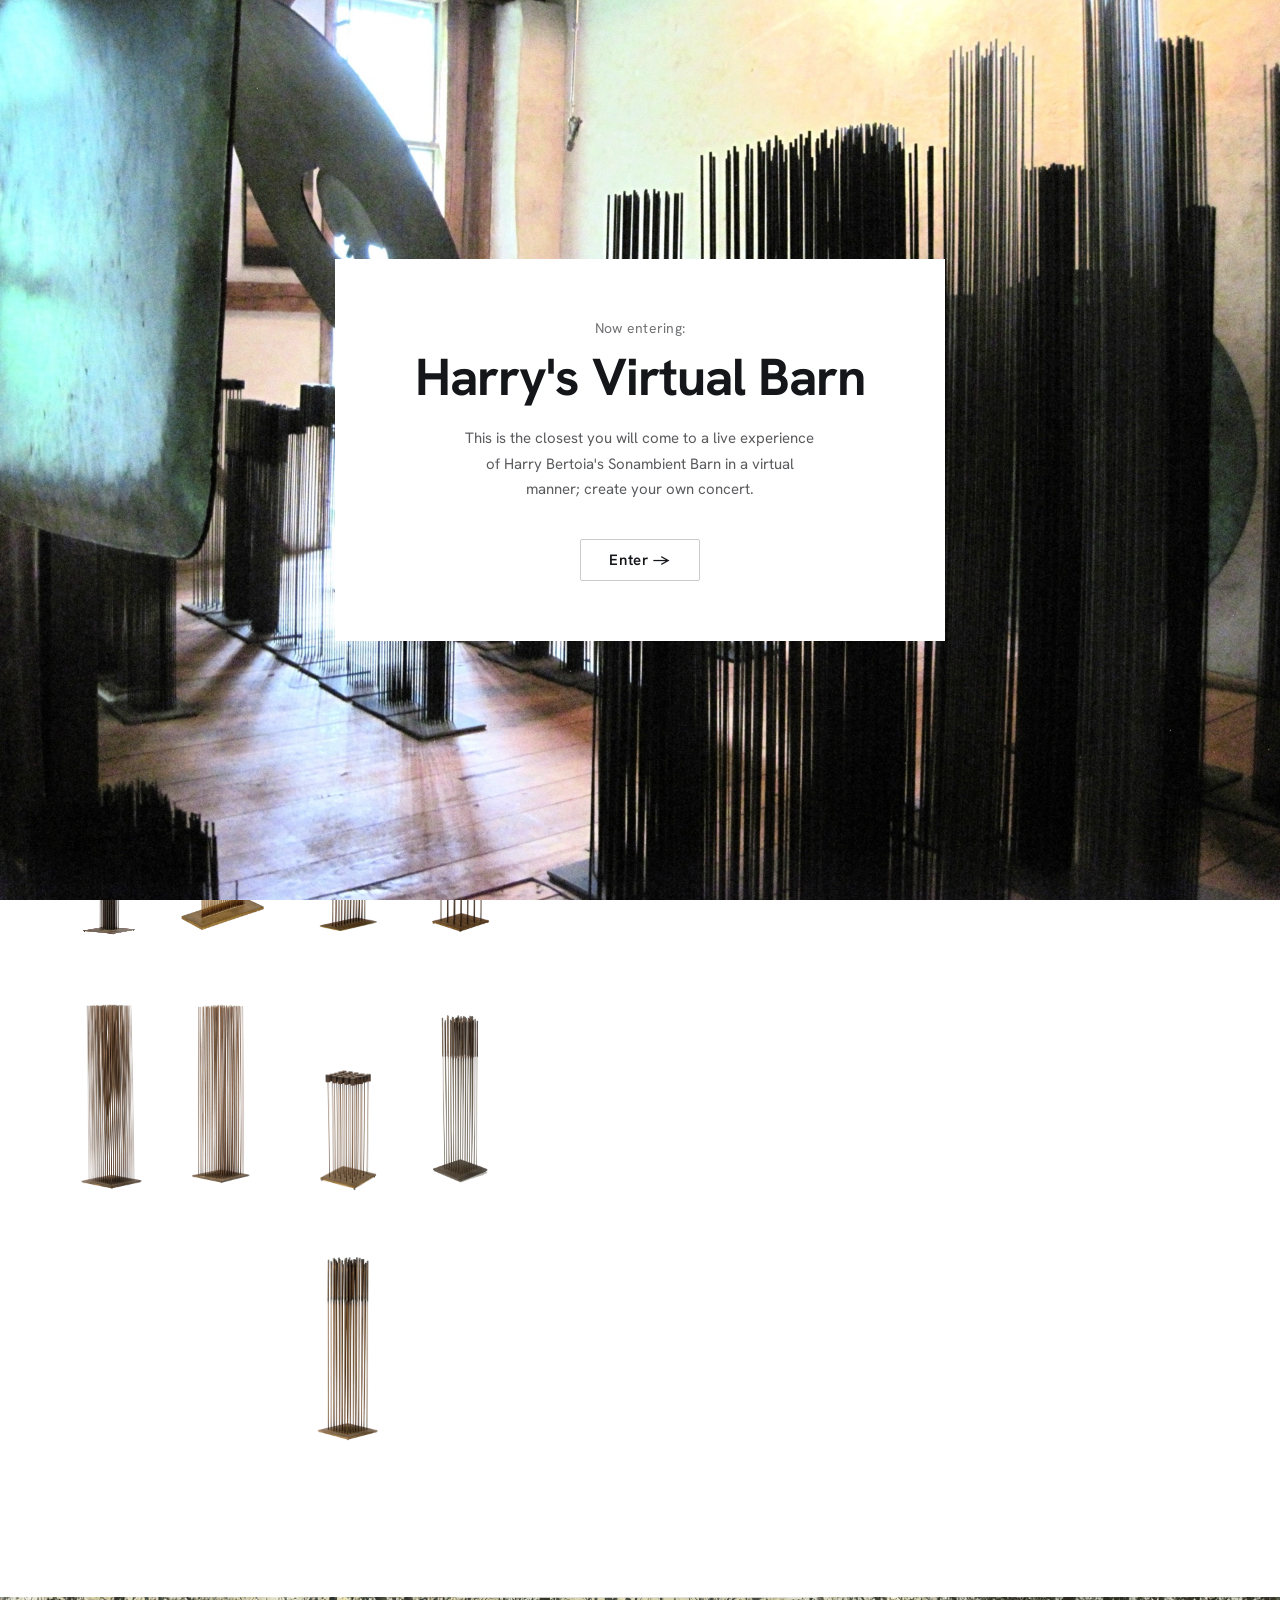
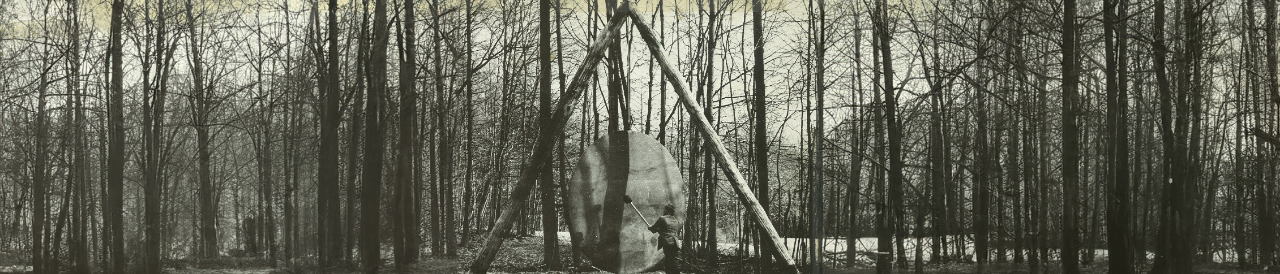
==== index.html @ b0babc6e "row changes" ====
<!DOCTYPE html>
<html lang="en">

<head>
    <meta charset="UTF-8">
    <meta name="viewport" content="width=device-width, initial-scale=1.0">
    <meta http-equiv="Cache-Control" content="no-cache, no-store, must-revalidate">
    <meta http-equiv="Pragma" content="no-cache">
    <meta http-equiv="Expires" content="0">
    <meta name="description"
        content="Harry Bertoia's virtual Sonambient Barn simulator. Interact with gongs, tonals, and singing bars to create your own ambient concert.">
    <title>Harry's Barn</title>
    <link rel="icon" type="image/png" href="bertoia_logo.png">
    <link rel="preconnect" href="https://fonts.googleapis.com">
    <link rel="preconnect" href="https://fonts.gstatic.com" crossorigin>
    <link href="https://fonts.googleapis.com/css2?family=Hanken+Grotesk:ital,wght@0,300..900;1,300..900&display=swap"
        rel="stylesheet">
    <link rel="stylesheet" href="style.css?v=1.9">
</head>

<body>

    <!-- Splash Screen -->
    <div id="splash-screen">
        <div class="splash-content">
            <p class="splash-entering">Now entering:</p>
            <h2 class="splash-title">Harry's Virtual Barn</h2>
            <p class="splash-description">This is the closest you will come to a live experience<br>of Harry Bertoia's
                Sonambient Barn in a virtual<br>manner; create your own concert.</p>
            <p class="splash-status" id="splash-status">Loading Sonambient experience...</p>
            <button class="splash-enter" id="splash-enter" style="display:none;">Enter →</button>
        </div>
    </div>
    <nav class="site-nav">
        <div class="nav-links left">
            <div class="nav-item">
                <a href="#">History</a>
                <div class="dropdown">
                    <a href="coming-soon.html">Tape Archive</a>
                    <a href="sonambient-barn.html">Sonambient Barn</a>
                    <a href="https://catalogue.harrybertoia.org/catalogue/index.php?section=Sonambient" target="_blank"
                         rel="noopener noreferrer">Sculptures</a>
                    <a href="materials.html">Materials</a>
                    <a href="monotypes.html">Monotypes</a>
                    <a href="https://importantrecords.com/products/harry-bertoia-download-complete-sonambient-collection"
                        target="_blank" rel="noopener noreferrer">Original Releases</a>
                </div>
            </div>
            <div class="nav-item">
                <a href="#">Media</a>
                <div class="dropdown">
                    <a href="https://catalogue.harrybertoia.org/catalogue/index.php?section=Sonambient" target="_blank"
                        rel="noopener noreferrer">Photos</a>
                    <a href="https://www.youtube.com/watch?v=zS-YQ0-Rmmk" target="_blank"
                        rel="noopener noreferrer">Motion Study</a>
                    <a href="https://www.youtube.com/watch?v=P7ujVKwLw78&t=1313s" target="_blank"
                        rel="noopener noreferrer">Sonambient Documentary</a>
                    <a href="coming-soon.html">Articles</a>
                    <a href="https://www.youtube.com/watch?v=GpaogYl9RnQ" target="_blank"
                        rel="noopener noreferrer">Virtual Barn Tour</a>
                    <a href="coming-soon.html">Installation</a>
                </div>
            </div>
        </div>
        <div class="nav-logo">
            <a href="index.html">
                <img src="bertoia_logo.png" alt="Harry's Barn Home">
            </a>
        </div>
        <div class="nav-links right">
            <div class="nav-item">
                <a href="#">Links</a>
                <div class="dropdown">
                    <a href="https://importantrecords.com/" target="_blank" rel="noopener noreferrer">Imprec</a>
                    <a href="https://sonambient.bandcamp.com" target="_blank" rel="noopener noreferrer">Bandcamp</a>
                    <a href="https://catalogue.harrybertoia.org/" target="_blank" rel="noopener noreferrer">Harry
                        Bertoia Catalogue Raisonné</a>
                    <a href="https://harrybertoia.org/" target="_blank" rel="noopener noreferrer">Harry Bertoia
                        Foundation</a>
                </div>
            </div>
            <div class="nav-item">
                <a href="#">Shop</a>
                <div class="dropdown">
                    <a href="https://importantrecords.com/collections/sonambient" target="_blank"
                        rel="noopener noreferrer">Imprec Sonambient Shop</a>
                    <a href="https://harrybertoia.org/shop/" target="_blank" rel="noopener noreferrer">Harry Bertoia
                        Foundation Shop</a>
                </div>
            </div>
        </div>
    </nav>

    <header class="site-header">
        <div class="site-header-content">
            <h1>Harry's Virtual Barn</h1>
            <p>Select an instrument to hear its sound</p>
        </div>
    </header>

    <div class="main-content-container">
        <div class="top-row">
            <div class="canvas-container">
                <canvas id="spectrogram-canvas"></canvas>
                <button id="fullscreen-btn" title="Fullscreen Visualizer">
                    <span class="fullscreen-text">Go full screen</span>
                    <svg viewBox="0 0 24 24" width="20" height="20" fill="currentColor">
                        <path d="M7 14H5v5h5v-2H7v-3zm-2-4h2V7h3V5H5v5zm12 7h-3v2h5v-5h-2v3zM14 5v2h3v3h2V5h-5z" />
                    </svg>
                </button>
            </div>
            <div class="currently-playing-container">
                <h3 class="currently-playing-title">Currently playing:</h3>
                <div id="currently-playing-info">
                    <!-- Dynamic info goes here -->
                </div>
                <p class="view-more-blurb">View more instruments below &darr;</p>
            </div>
        </div>

        <div class="layout-toggle-container">
            <label class="switch">
                <input type="checkbox" id="layout-toggle-switch">
                <span class="slider round"></span>
            </label>
            <span class="layout-toggle-label">Row Layout</span>
        </div>

        <div class="bottom-row">
            <main id="instrument-categories">
                <section class="category-section">
                    <div class="grid-container" id="grid-tonals-rods"></div>
                </section>

                <section class="category-section">
                    <div class="grid-container" id="grid-tonals-tops"></div>
                </section>

                <section class="category-section">
                    <div class="grid-container" id="grid-gongs"></div>
                </section>

                <section class="category-section" id="section-singing-bars">
                    <div class="grid-container" id="grid-singing-bars"></div>
                </section>

                <section class="category-section" id="section-combinations">
                    <div class="grid-container" id="grid-combinations"></div>
                </section>
            </main>
            <div id="grid-all-rows" style="display: none; width: 100%; display: flex; flex-direction: column; align-items: center; gap: 30px;"></div>
            <section id="grave-gong-section">
                <div id="grave-gong-footer"></div>
            </section>
        </div>
    </div>

    <script src="script.js?v=1.10"></script>
</body>

</html>
---- style.css ----
:root {
    --bg-color: #ffffff;
    --text-color: #14161a;
    --accent-glow: rgba(0, 0, 0, 0.14);
    --border-color: rgba(0, 0, 0, 0.1);
    --tile-surface: rgba(0, 0, 0, 0.04);
    --placeholder-bg: #eceef1;
}

* {
    box-sizing: border-box;
    margin: 0;
    padding: 0;
}

body {
    font-family: 'Hanken Grotesk', sans-serif;
    background-color: var(--bg-color);
    color: var(--text-color);
    min-height: 100vh;
    overflow-x: hidden;
}

/* ── Splash Screen ─────────────────────────────── */
#splash-screen {
    position: fixed;
    inset: 0;
    z-index: 9999;
    background: url('background.jpg') center/cover no-repeat;
    display: flex;
    flex-direction: column;
    align-items: center;
    justify-content: center;
    transition: opacity 0.6s ease;
}

#splash-screen.hidden {
    opacity: 0;
    pointer-events: none;
}

.splash-nav {
    flex-shrink: 0;
}

.splash-content {
    background: var(--bg-color);
    display: flex;
    flex-direction: column;
    align-items: center;
    justify-content: center;
    text-align: center;
    padding: 60px 80px;
    gap: 0;
}

.splash-entering {
    font-family: 'Hanken Grotesk', sans-serif;
    font-size: 14px;
    font-weight: 400;
    color: var(--text-color);
    opacity: 0.6;
    margin-bottom: 12px;
    letter-spacing: 0.02em;
}

.splash-title {
    font-family: 'Hanken Grotesk', sans-serif;
    font-size: clamp(32px, 6vw, 52px);
    font-weight: 700;
    color: var(--text-color);
    margin-bottom: 20px;
    letter-spacing: -0.02em;
    line-height: 1.1;
}

.splash-description {
    font-family: 'Hanken Grotesk', sans-serif;
    font-size: 15px;
    font-weight: 400;
    color: var(--text-color);
    opacity: 0.7;
    line-height: 1.7;
    max-width: 380px;
    margin-bottom: 36px;
}

.splash-status {
    font-family: 'Hanken Grotesk', sans-serif;
    font-size: 13px;
    font-weight: 400;
    color: var(--text-color);
    opacity: 0.45;
    letter-spacing: 0.01em;
}

.splash-enter {
    font-family: 'Hanken Grotesk', sans-serif;
    font-size: 15px;
    font-weight: 600;
    color: var(--text-color);
    background: none;
    border: 1px solid rgba(0, 0, 0, 0.2);
    padding: 10px 28px;
    cursor: pointer;
    letter-spacing: 0.04em;
    border-radius: 2px;
    transition: border-color 0.2s ease, opacity 0.2s ease, transform 0.2s ease;
    animation: fadeInUp 0.5s ease forwards;
}

.splash-enter:hover {
    border-color: rgba(0, 0, 0, 0.6);
    transform: translateY(-1px);
}

@keyframes fadeInUp {
    from {
        opacity: 0;
        transform: translateY(8px);
    }

    to {
        opacity: 1;
        transform: translateY(0);
    }
}

.main-content-container {
    display: flex;
    flex-direction: column;
    width: 100%;
    padding: 0 60px 40px 0;
}

.top-row {
    display: flex;
    width: 100%;
    height: 0;
    opacity: 0;
    overflow: hidden;
    gap: 40px;
    margin-bottom: 0;
    will-change: height, opacity;
    transition: height 1.6s cubic-bezier(0.16, 1, 0.3, 1),
        opacity 1s ease 0.3s,
        margin-bottom 1.6s cubic-bezier(0.16, 1, 0.3, 1);
}

.top-row.visible {
    height: 540px;
    opacity: 1;
    margin-bottom: 40px;
}

.canvas-container {
    flex: 1 1 0;
    min-width: 0;
    position: relative;
}

#spectrogram-canvas {
    width: 100%;
    height: 540px;
    /* Fixed — never resizes during transition */
    display: block;
    -webkit-mask-image: linear-gradient(to bottom, transparent, black 10%, black 90%, transparent);
    mask-image: linear-gradient(to bottom, transparent, black 10%, black 90%, transparent);
}

#fullscreen-btn {
    position: absolute;
    bottom: 20px;
    right: 20px;
    background: transparent;
    border: none;
    cursor: pointer;
    color: var(--text-color);
    opacity: 0.5;
    transition: opacity 0.3s ease, transform 0.3s ease;
    z-index: 10;
    padding: 8px;
    display: flex;
    align-items: center;
    justify-content: center;
    gap: 8px;
}

.fullscreen-text {
    font-size: 11px;
    font-weight: 600;
    text-transform: uppercase;
    letter-spacing: 1px;
}

#fullscreen-btn:hover {
    opacity: 0.8;
    transform: scale(1.1);
}

.canvas-container:fullscreen {
    background-color: var(--bg-color);
    width: 100vw;
    height: 100vh;
}

.canvas-container:fullscreen #spectrogram-canvas {
    height: 100vh;
}

.currently-playing-container {
    flex: 0 0 320px;
    display: flex;
    flex-direction: column;
}

.currently-playing-title {
    font-size: 16px;
    font-weight: 700;
    margin-bottom: 20px;
}

.view-more-blurb {
    font-size: 13px;
    font-style: italic;
    color: #888;
    margin-top: 15px;
}

#currently-playing-info {
    display: flex;
    flex-direction: column;
    gap: 20px;
    overflow-y: auto;
    max-height: 480px;
    padding-right: 10px;
}

#currently-playing-info::-webkit-scrollbar {
    width: 6px;
}

#currently-playing-info::-webkit-scrollbar-track {
    background: rgba(0, 0, 0, 0.04);
    border-radius: 10px;
}

#currently-playing-info::-webkit-scrollbar-thumb {
    background-color: rgba(0, 0, 0, 0.2);
    border-radius: 10px;
}

#currently-playing-info::-webkit-scrollbar-thumb:hover {
    background-color: rgba(0, 0, 0, 0.4);
}

.playing-item {
    display: flex;
    gap: 20px;
}

.playing-item img {
    width: 80px;
    height: auto;
    object-fit: contain;
    align-self: flex-start;
}

.info-details {
    display: flex;
    flex-direction: column;
    gap: 4px;
    font-size: 12px;
    line-height: 1.4;
}

.info-details p {
    margin: 0;
}

.info-details a.learn-more {
    margin-top: 10px;
    font-weight: 900;
    font-style: italic;
    color: var(--text-color);
    text-decoration: none;
    font-size: 14px;
}

.bottom-row {
    width: 100%;
    padding-left: 60px;
    display: flex;
    flex-direction: column;
    gap: 30px;
}

.inventory-title {
    font-size: clamp(12px, 1.5vw, 20px);
    font-weight: 900;
    text-align: center;
}

#instrument-categories {
    display: flex;
    flex-wrap: nowrap;
    gap: clamp(5px, 2vw, 60px);
    align-items: flex-start;
    justify-content: center;
    width: 100%;
}

/* Global Navbar */
.site-nav {
    display: flex;
    justify-content: space-between;
    align-items: center;
    padding: 15px 60px;
    background-color: #ffffff;
    border-bottom: 1px solid #C5C5C5;
    height: 110px;
}

.nav-links {
    display: flex;
    gap: 40px;
    flex: 1;
}

.nav-links.left {
    justify-content: flex-start;
}

.nav-links.right {
    justify-content: flex-end;
}

.nav-links a {
    text-decoration: none;
    color: var(--text-color);
    font-size: 17px;
    font-weight: 500;
    text-transform: none;
    /* Raleway looks better without forced case here */
    letter-spacing: 0.2px;
    transition: opacity 0.2s ease;
}

.nav-links a:hover {
    opacity: 0.6;
}

.nav-item {
    position: relative;
    display: inline-flex;
    align-items: center;
}

.nav-item>a {
    display: inline-flex;
    align-items: center;
    gap: 6px;
    padding: 20px 0;
}

.nav-item:has(.dropdown)>a::after {
    content: "";
    display: inline-block;
    width: 6px;
    height: 6px;
    border-right: 1.5px solid currentColor;
    border-bottom: 1.5px solid currentColor;
    transform: translateY(-2px) rotate(45deg);
    transition: transform 0.2s ease;
    margin-left: 2px;
}

.dropdown {
    display: none;
    position: absolute;
    top: calc(100% - 10px);
    left: -20px;
    background-color: #ffffff;
    min-width: 240px;
    box-shadow: 0px 4px 20px rgba(0, 0, 0, 0.08);
    z-index: 1000;
    border-radius: 0px;
    padding: 16px 0;
    border: 1px solid rgba(0, 0, 0, 0.04);
}

.nav-links.right .dropdown {
    left: auto;
    right: -20px;
}

.dropdown::before {
    content: "";
    position: absolute;
    top: -20px;
    left: 0;
    right: 0;
    height: 20px;
    background: transparent;
}

.nav-item:hover .dropdown {
    display: flex;
    flex-direction: column;
}

.dropdown a {
    padding: 10px 24px;
    font-size: 15px !important;
    text-align: left;
    white-space: normal;
    color: var(--text-color);
    transition: background-color 0.2s ease, opacity 0.2s ease;
    line-height: 1.4;
}

.dropdown a:hover {
    background-color: #f7f7f7;
    opacity: 1 !important;
}

.nav-logo {
    flex: 0 0 auto;
    display: flex;
    justify-content: center;
    padding-top: 10px;
    padding-bottom: 10px;
}

.nav-logo img {
    height: 95px;
    width: auto;
    padding-top: 10px;
    padding-bottom: 10px;
}

/* Global Header */
.site-header {
    text-align: center;
    background: url('smallerslice.webp') center/cover no-repeat;
    display: flex;
    flex-direction: column;
    justify-content: center;
    align-items: center;
    padding: 40px 20px;
    margin-bottom: 60px;
}

.site-header-content {
    background-color: var(--bg-color);
    padding: 40px 80px;
    display: flex;
    flex-direction: column;
    align-items: center;
    justify-content: center;
}

.site-header h1 {
    font-size: clamp(32px, 6vw, 52px);
    font-weight: 500;
    letter-spacing: -0.02em;
    margin-bottom: 16px;
    line-height: 1.1;
}

.site-header p {
    font-size: 20px;
    font-weight: 500;
    letter-spacing: 0.01em;
}

.category-section {
    margin-bottom: 30px;
    width: 100%;
    max-width: 384px;
    display: flex;
    flex-direction: column;
    align-items: center;
    flex: 1 1 0;
    min-width: 0;
}

.grid-container {
    display: grid;
    grid-template-columns: repeat(auto-fit, minmax(min(100%, 90px), 1fr));
    column-gap: clamp(5px, 1vw, 20px);
    row-gap: clamp(5px, 1vw, 20px);
    margin-top: 15px;
    width: 100%;
}

#grid-singing-bars {
    display: flex;
    justify-content: center;
}

/* Pre-allocate container heights removed for compact packing */

.tile-wrapper {
    display: flex;
    flex-direction: column;
    align-items: center;
    gap: 12px;
    break-inside: avoid;
    margin-bottom: 40px;
}

.instrument-tile {
    position: relative;
    width: 100%;
    border-radius: 0px;
    overflow: visible;
    /* Prevent glow clipping */
    cursor: pointer;
    background: transparent;
    border: none;
    backdrop-filter: none;
    transition: all 0.4s cubic-bezier(0.25, 0.8, 0.25, 1);
    display: flex;
    justify-content: center;
    align-items: center;
    transform: translateZ(0);
    /* Hardware accel for smooth transition */
}

#grid-tonals-rods,
#grid-tonals-tops,
.layout-row {
    align-items: flex-end;
}

.tile-wrapper[data-category="tonals-rods"] .instrument-tile,
.tile-wrapper[data-category="tonals-tops"] .instrument-tile {
    align-items: flex-end;
    min-height: 200px;
}



.mini-progress {
    width: 100%;
    height: 4px;
    margin: 5px 0 10px 0;
    -webkit-appearance: none;
    appearance: none;
    background-color: var(--placeholder-bg);
    border-radius: 4px;
    overflow: hidden;
    cursor: pointer;
}

.mini-progress::-webkit-slider-thumb {
    -webkit-appearance: none;
    appearance: none;
    width: 0;
    height: 4px;
    box-shadow: -1000px 0 0 1000px #b87333;
}

.mini-progress::-moz-range-thumb {
    width: 0;
    height: 4px;
    border: none;
    box-shadow: -1000px 0 0 1000px #b87333;
}

.playing-controls {
    display: flex;
    gap: 10px;
    margin-bottom: 8px;
}

.control-btn {
    background: none;
    border: none;
    cursor: pointer;
    color: var(--text-color);
    opacity: 0.3;
    transition: opacity 0.2s ease, color 0.2s ease, transform 0.2s ease;
    display: flex;
    align-items: center;
    justify-content: center;
    padding: 2px;
}

.control-btn:hover {
    opacity: 0.8;
    transform: scale(1.1);
}

.control-btn.loop-btn.active {
    opacity: 1;
    color: #b87333;
    filter: drop-shadow(0 0 5px rgba(184, 115, 51, 0.4));
}

.instrument-tile.placeholder {
    cursor: default;
    border: none;
    background: transparent !important;
}

.instrument-tile.placeholder:hover {
    transform: none;
    box-shadow: none;
    border: none;
}

.instrument-tile img {
    width: 100%;
    max-width: 90px;
    height: auto;
    max-height: 200px;
    display: block;
    opacity: 1;
    /* Fully colored by default */
    transition: transform 0.6s ease, opacity 0.4s ease, filter 0.4s ease;
}

.instrument-tile:not(.placeholder):hover {
    transform: translateY(-4px);
    /* Removed box-shadow and border to eliminate the "hover box" */
}

.instrument-tile:hover img {
    transform: scale(1.01);
    /* Reduced scaling on hover */
}

/* Universal Glowing outline for active instruments */
.instrument-tile.active img {
    filter: drop-shadow(0 0 8px rgba(255, 255, 255, 0.9)) drop-shadow(0 0 15px rgba(184, 115, 51, 0.8)) drop-shadow(0 0 25px rgba(184, 115, 51, 0.5));
    transition: filter 0.3s ease, opacity 0.3s ease;
}



/* Removed lower-image styles */

@media (max-width: 1024px) {
    .site-nav {
        padding: 15px 30px;
    }

    .main-content-container {
        padding: 0 30px 40px 0;
    }

    .bottom-row {
        padding-left: 30px;
    }

    .top-row {
        height: 0;
    }

    .top-row.visible {
        height: 600px;
    }

}

@media (max-width: 768px) {
    .site-nav {
        flex-direction: column;
        height: auto;
        padding: 20px;
        gap: 20px;
    }

    .nav-links {
        width: 100%;
        justify-content: center !important;
        flex-wrap: wrap;
        gap: 20px;
    }

    .nav-item {
        flex-direction: column;
        align-items: center;
    }

    .nav-item > a {
        padding: 10px 0;
    }

    .dropdown {
        position: relative;
        top: 0;
        left: 0 !important;
        right: 0 !important;
        box-shadow: none;
        border: none;
        background-color: var(--tile-surface);
        min-width: 200px;
        padding: 8px 0;
        margin-top: 5px;
    }

    .nav-links.right .dropdown {
        left: auto;
        right: auto;
    }

    .dropdown a {
        text-align: center;
        padding: 8px 16px;
    }

    .site-header {
        height: auto;
        padding: 30px 20px;
    }

    .site-header h1 {
        font-size: 32px;
    }

    .main-content-container {
        padding: 0 0 40px 0;
    }

    .bottom-row {
        padding: 0 20px;
    }

    .top-row {
        flex-direction: column;
        height: 0;
    }

    .top-row.visible {
        height: 900px;
    }

    .canvas-container {
        width: 100%;
        height: 400px;
    }

    .currently-playing-container {
        padding: 20px;
        /* Align text with content */
    }

}

/* Text Page Styles (History, Sonambient Barn, etc) */
.text-page-container {
    max-width: 900px;
    margin: 0 auto;
    padding: 80px 20px;
}

.text-page-title {
    font-family: 'Hanken Grotesk', sans-serif;
    font-size: 32px;
    font-weight: 700;
    text-align: center;
    color: var(--text-color);
    margin-bottom: 60px;
}

.text-page-content p {
    font-family: 'Hanken Grotesk', sans-serif;
    font-size: 15px;
    line-height: 1.8;
    color: var(--text-color);
    margin-bottom: 24px;
}

/* Loading state for instrument tiles */
.instrument-tile.loading img {
    animation: tilePulse 1.2s infinite ease-in-out;
    opacity: 0.6;
}

@keyframes tilePulse {
    0% {
        opacity: 0.4;
        transform: scale(0.98);
    }

    50% {
        opacity: 0.8;
        transform: scale(1.02);
    }

    100% {
        opacity: 0.4;
        transform: scale(0.98);
    }
}

/* Grave Gong Footer Section */
#grave-gong-section {
    margin-top: 20px;
    padding-top: 0px;
    display: flex;
    flex-direction: column;
    align-items: center;
    width: calc(100% + 120px);
    margin-left: -60px;
    margin-bottom: -40px;
}

.grave-gong-title {
    font-size: 24px;
    font-weight: 700;
    letter-spacing: -0.01em;
    margin-bottom: 24px;
    text-align: center;
}

#grave-gong-footer {
    width: 100%;
    display: flex;
    justify-content: center;
}

#grave-gong-footer .tile-wrapper {
    margin-bottom: 0;
    width: 100%;
    max-width: 100%;
    display: flex;
    justify-content: center;
}

#grave-gong-footer .instrument-tile {
    max-height: none;
    height: auto;
    width: 100%;
    max-width: none;
}

#grave-gong-footer .instrument-tile img {
    width: 100%;
    max-width: 100%;
    height: auto;
    max-height: none;
    display: block;
    object-fit: cover;
    padding: 0;
}

/* Layout Toggle */
.layout-toggle-container {
    display: flex;
    justify-content: center;
    align-items: center;
    margin-bottom: 20px;
    gap: 10px;
}
.layout-toggle-label {
    font-size: 16px;
    font-weight: 500;
}
.switch {
    position: relative;
    display: inline-block;
    width: 50px;
    height: 24px;
}
.switch input { 
    opacity: 0;
    width: 0;
    height: 0;
}
.slider {
    position: absolute;
    cursor: pointer;
    top: 0;
    left: 0;
    right: 0;
    bottom: 0;
    background-color: #ccc;
    -webkit-transition: .4s;
    transition: .4s;
}
.slider:before {
    position: absolute;
    content: "";
    height: 16px;
    width: 16px;
    left: 4px;
    bottom: 4px;
    background-color: white;
    -webkit-transition: .4s;
    transition: .4s;
}
input:checked + .slider {
    background-color: #b87333;
}
input:checked + .slider:before {
    -webkit-transform: translateX(26px);
    -ms-transform: translateX(26px);
    transform: translateX(26px);
}
.slider.round {
    border-radius: 24px;
}
.slider.round:before {
    border-radius: 50%;
}

/* Dynamic Row Layout */
.layout-row {
    display: flex;
    justify-content: center;
    flex-wrap: nowrap;
    gap: clamp(5px, 1.5vw, 20px);
    width: 100%;
}
.layout-row .tile-wrapper {
    flex: 1 1 0;
    min-width: 0;
    max-width: 180px;
}
@media (max-width: 768px) {
    .layout-row .tile-wrapper {
        max-width: 140px;
    }
}
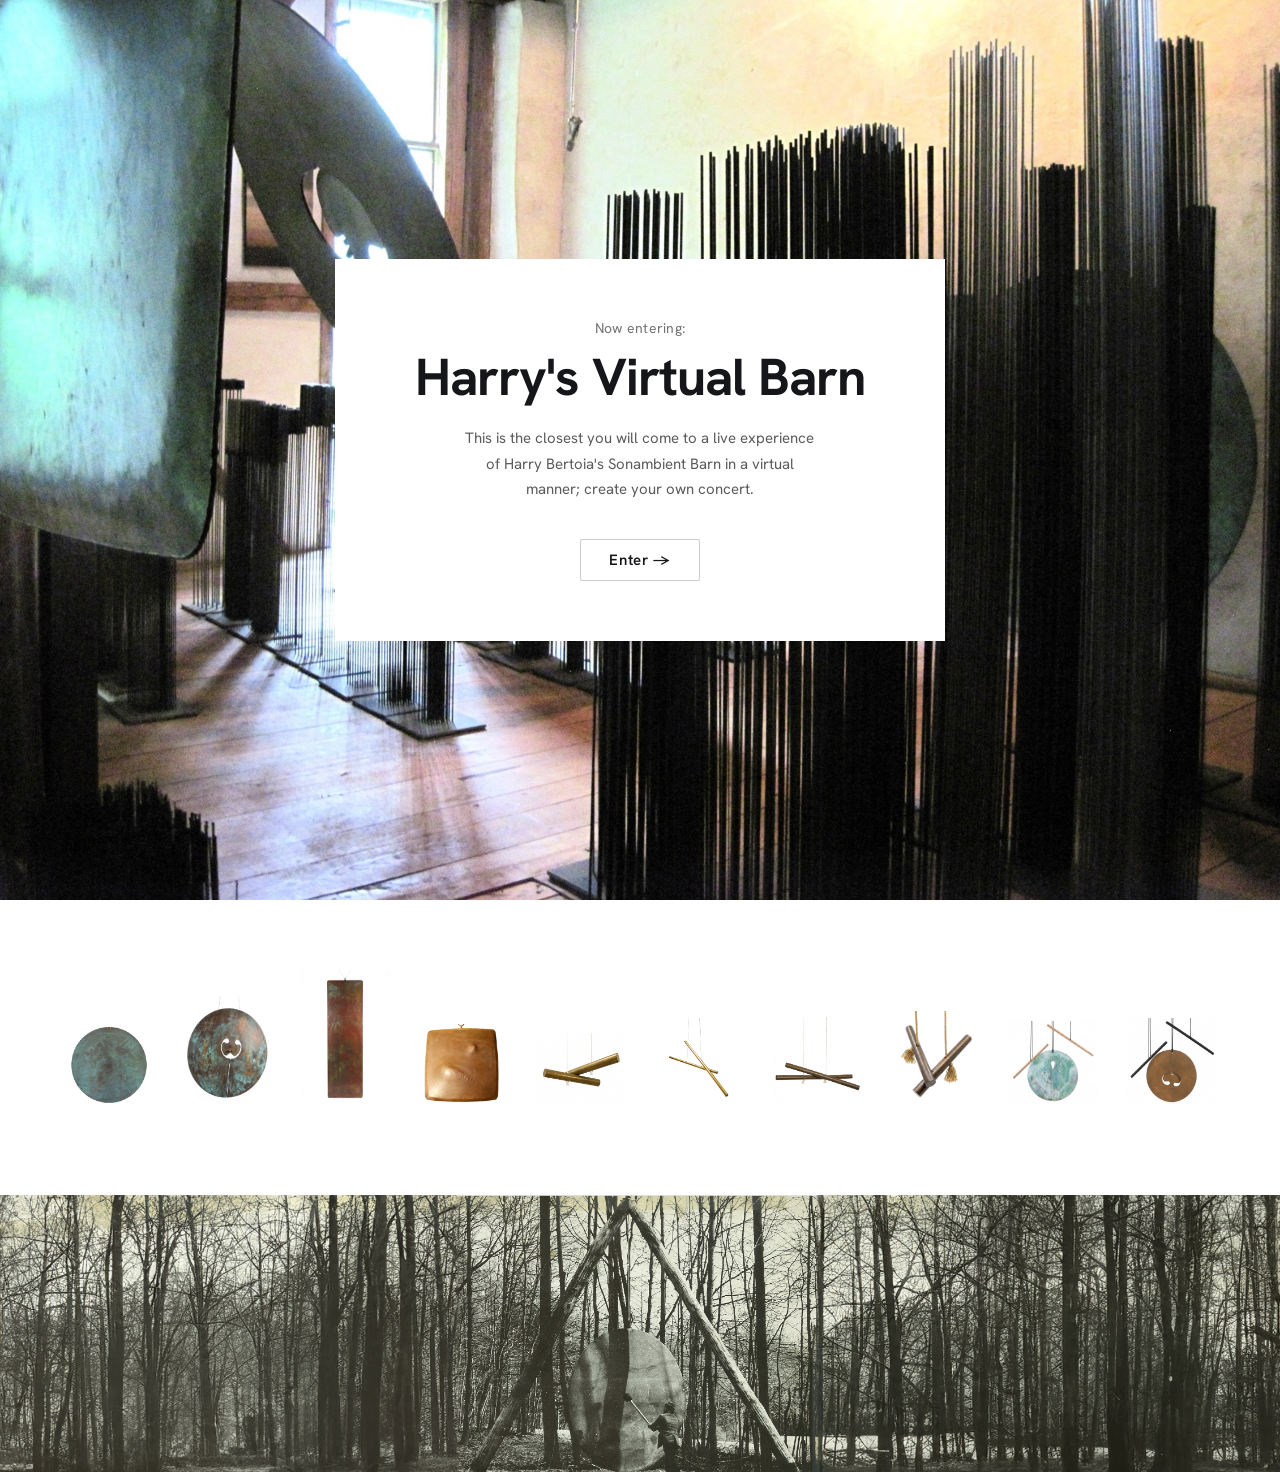
==== commit 2c59a5d9: "updates" ====
--- a/index.html
+++ b/index.html
@@ -118,14 +118,6 @@
             </div>
         </div>
 
-        <div class="layout-toggle-container">
-            <label class="switch">
-                <input type="checkbox" id="layout-toggle-switch">
-                <span class="slider round"></span>
-            </label>
-            <span class="layout-toggle-label">Row Layout</span>
-        </div>
-
         <div class="bottom-row">
             <main id="instrument-categories">
                 <section class="category-section">
--- a/style.css
+++ b/style.css
@@ -494,10 +494,7 @@
     width: 100%;
 }
 
-#grid-singing-bars {
-    display: flex;
-    justify-content: center;
-}
+
 
 /* Pre-allocate container heights removed for compact packing */
 
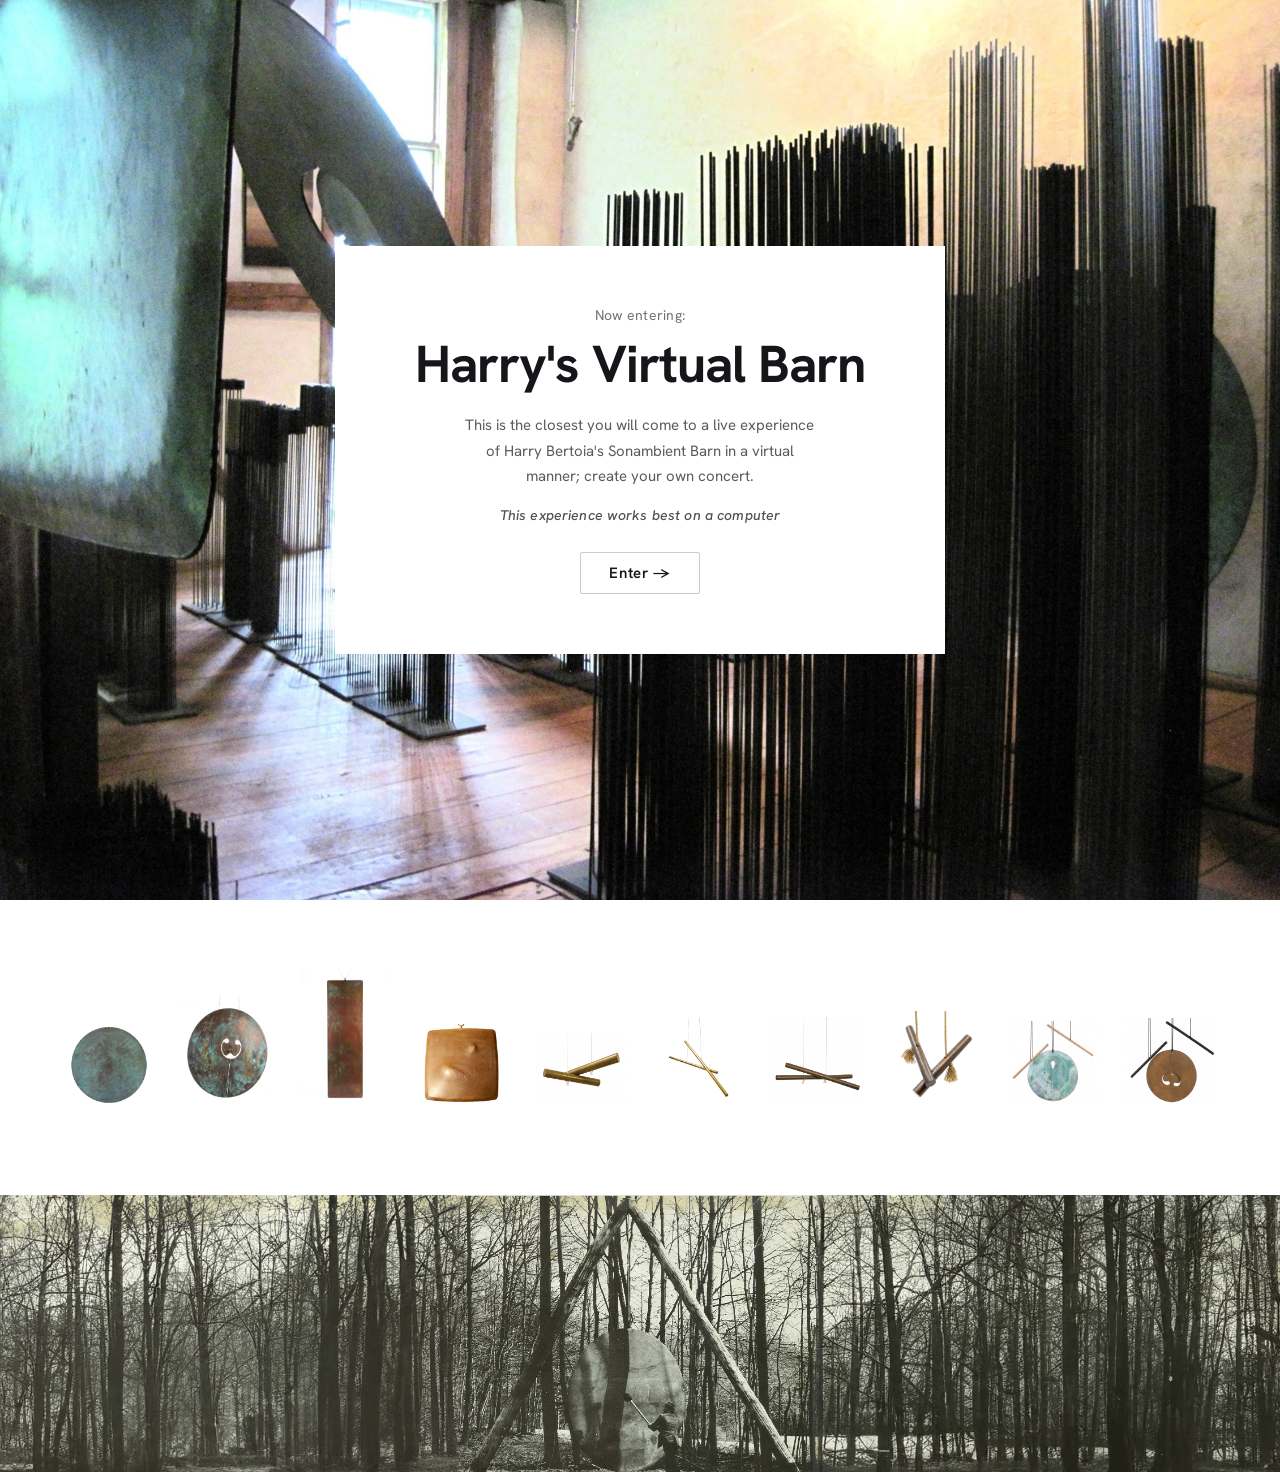
==== commit e867be12: "more mobile fixes" ====
--- a/index.html
+++ b/index.html
@@ -10,15 +10,15 @@
     <meta name="description"
         content="Harry Bertoia's virtual Sonambient Barn simulator. Interact with gongs, tonals, and singing bars to create your own ambient concert.">
     <title>Harry's Barn</title>
-    <link rel="icon" type="image/png" href="bertoia_logo.png">
+    <link rel="icon" type="image/png" href="assets/images/bertoia_logo.png">
     <link rel="preconnect" href="https://fonts.googleapis.com">
     <link rel="preconnect" href="https://fonts.gstatic.com" crossorigin>
     <link href="https://fonts.googleapis.com/css2?family=Hanken+Grotesk:ital,wght@0,300..900;1,300..900&display=swap"
         rel="stylesheet">
-    <link rel="stylesheet" href="style.css?v=1.9">
+    <link rel="stylesheet" href="style.css?v=1.10">
 </head>
 
-<body>
+<body class="splash-active">
 
     <!-- Splash Screen -->
     <div id="splash-screen">
@@ -27,65 +27,79 @@
             <h2 class="splash-title">Harry's Virtual Barn</h2>
             <p class="splash-description">This is the closest you will come to a live experience<br>of Harry Bertoia's
                 Sonambient Barn in a virtual<br>manner; create your own concert.</p>
+            <p class="splash-device-note">This experience works best on a computer</p>
             <p class="splash-status" id="splash-status">Loading Sonambient experience...</p>
             <button class="splash-enter" id="splash-enter" style="display:none;">Enter →</button>
         </div>
     </div>
+
     <nav class="site-nav">
-        <div class="nav-links left">
-            <div class="nav-item">
-                <a href="#">History</a>
-                <div class="dropdown">
-                    <a href="coming-soon.html">Tape Archive</a>
-                    <a href="sonambient-barn.html">Sonambient Barn</a>
-                    <a href="https://catalogue.harrybertoia.org/catalogue/index.php?section=Sonambient" target="_blank"
-                         rel="noopener noreferrer">Sculptures</a>
-                    <a href="materials.html">Materials</a>
-                    <a href="monotypes.html">Monotypes</a>
-                    <a href="https://importantrecords.com/products/harry-bertoia-download-complete-sonambient-collection"
-                        target="_blank" rel="noopener noreferrer">Original Releases</a>
+        <div class="mobile-nav-header">
+            <a href="index.html" class="mobile-logo">
+                <img src="assets/images/bertoia_logo.png" alt="Harry's Barn Home">
+            </a>
+            <button class="hamburger-btn" id="hamburger-btn" aria-label="Toggle navigation menu">
+                <span></span>
+                <span></span>
+                <span></span>
+            </button>
+        </div>
+        <div class="nav-menu-wrapper" id="nav-menu-wrapper">
+            <div class="nav-links left">
+                <div class="nav-item">
+                    <a href="#">History</a>
+                    <div class="dropdown">
+                        <a href="coming-soon.html">Tape Archive</a>
+                        <a href="sonambient-barn.html">Sonambient Barn</a>
+                        <a href="https://catalogue.harrybertoia.org/catalogue/index.php?section=Sonambient" target="_blank"
+                             rel="noopener noreferrer">Sculptures</a>
+                        <a href="materials.html">Materials</a>
+                        <a href="monotypes.html">Monotypes</a>
+                        <a href="https://importantrecords.com/products/harry-bertoia-download-complete-sonambient-collection"
+                            target="_blank" rel="noopener noreferrer">Original Releases</a>
+                    </div>
+                </div>
+                <div class="nav-item">
+                    <a href="#">Media</a>
+                    <div class="dropdown">
+                        <a href="https://catalogue.harrybertoia.org/catalogue/index.php?section=Sonambient" target="_blank"
+                            rel="noopener noreferrer">Photos</a>
+                        <a href="https://www.youtube.com/watch?v=zS-YQ0-Rmmk" target="_blank"
+                            rel="noopener noreferrer">Motion Study</a>
+                        <a href="https://www.youtube.com/watch?v=P7ujVKwLw78&t=1313s" target="_blank"
+                            rel="noopener noreferrer">Sonambient Documentary</a>
+                        <a href="coming-soon.html">Articles</a>
+                        <a href="https://www.youtube.com/watch?v=GpaogYl9RnQ" target="_blank"
+                            rel="noopener noreferrer">Virtual Barn Tour</a>
+                        <a href="coming-soon.html">Installation</a>
+                    </div>
                 </div>
             </div>
-            <div class="nav-item">
-                <a href="#">Media</a>
-                <div class="dropdown">
-                    <a href="https://catalogue.harrybertoia.org/catalogue/index.php?section=Sonambient" target="_blank"
-                        rel="noopener noreferrer">Photos</a>
-                    <a href="https://www.youtube.com/watch?v=zS-YQ0-Rmmk" target="_blank"
-                        rel="noopener noreferrer">Motion Study</a>
-                    <a href="https://www.youtube.com/watch?v=P7ujVKwLw78&t=1313s" target="_blank"
-                        rel="noopener noreferrer">Sonambient Documentary</a>
-                    <a href="coming-soon.html">Articles</a>
-                    <a href="https://www.youtube.com/watch?v=GpaogYl9RnQ" target="_blank"
-                        rel="noopener noreferrer">Virtual Barn Tour</a>
-                    <a href="coming-soon.html">Installation</a>
+            <div class="nav-logo desktop-only-logo">
+                <a href="index.html">
+                    <img src="assets/images/bertoia_logo.png" alt="Harry's Barn Home">
+                </a>
+            </div>
+            <div class="nav-links right">
+                <div class="nav-item">
+                    <a href="#">Links</a>
+                    <div class="dropdown">
+                        <a href="https://importantrecords.com/" target="_blank" rel="noopener noreferrer">Imprec</a>
+                        <a href="https://sonambient.bandcamp.com" target="_blank" rel="noopener noreferrer">Bandcamp</a>
+                        <a href="https://catalogue.harrybertoia.org/" target="_blank" rel="noopener noreferrer">Harry
+                            Bertoia Catalogue Raisonné</a>
+                        <a href="https://harrybertoia.org/" target="_blank" rel="noopener noreferrer">Harry Bertoia
+                            Foundation</a>
+                    </div>
                 </div>
-            </div>
-        </div>
-        <div class="nav-logo">
-            <a href="index.html">
-                <img src="bertoia_logo.png" alt="Harry's Barn Home">
-            </a>
-        </div>
-        <div class="nav-links right">
-            <div class="nav-item">
-                <a href="#">Links</a>
-                <div class="dropdown">
-                    <a href="https://importantrecords.com/" target="_blank" rel="noopener noreferrer">Imprec</a>
-                    <a href="https://sonambient.bandcamp.com" target="_blank" rel="noopener noreferrer">Bandcamp</a>
-                    <a href="https://catalogue.harrybertoia.org/" target="_blank" rel="noopener noreferrer">Harry
-                        Bertoia Catalogue Raisonné</a>
-                    <a href="https://harrybertoia.org/" target="_blank" rel="noopener noreferrer">Harry Bertoia
-                        Foundation</a>
-                </div>
-            </div>
-            <div class="nav-item">
-                <a href="#">Shop</a>
-                <div class="dropdown">
-                    <a href="https://importantrecords.com/collections/sonambient" target="_blank"
-                        rel="noopener noreferrer">Imprec Sonambient Shop</a>
-                    <a href="https://harrybertoia.org/shop/" target="_blank" rel="noopener noreferrer">Harry Bertoia
-                        Foundation Shop</a>
+                <div class="nav-item">
+                    <a href="#">Shop</a>
+                    <div class="dropdown">
+                        <a href="https://importantrecords.com/collections/sonambient" target="_blank"
+                            rel="noopener noreferrer">Imprec Sonambient Shop</a>
+                        <a href="https://harrybertoia.org/shop/" target="_blank" rel="noopener noreferrer">Harry Bertoia
+                            Foundation Shop</a>
+                    </div>
                 </div>
             </div>
         </div>
@@ -147,7 +161,8 @@
         </div>
     </div>
 
-    <script src="script.js?v=1.10"></script>
+    <script src="nav.js"></script>
+    <script src="script.js?v=1.11"></script>
 </body>
 
 </html>
--- a/style.css
+++ b/style.css
@@ -21,17 +21,25 @@
     overflow-x: hidden;
 }
 
+body.splash-active,
+body.nav-menu-open {
+    overflow: hidden !important;
+    height: 100vh !important;
+    touch-action: none !important;
+}
+
 /* ── Splash Screen ─────────────────────────────── */
 #splash-screen {
     position: fixed;
     inset: 0;
     z-index: 9999;
-    background: url('background.jpg') center/cover no-repeat;
+    background: url('assets/images/background.jpg') center/cover no-repeat;
     display: flex;
     flex-direction: column;
     align-items: center;
     justify-content: center;
     transition: opacity 0.6s ease;
+    touch-action: none;
 }
 
 #splash-screen.hidden {
@@ -82,7 +90,18 @@
     opacity: 0.7;
     line-height: 1.7;
     max-width: 380px;
-    margin-bottom: 36px;
+    margin-bottom: 16px;
+}
+
+.splash-device-note {
+    font-family: 'Hanken Grotesk', sans-serif;
+    font-size: 14px;
+    font-weight: 500;
+    color: var(--text-color);
+    opacity: 0.75;
+    font-style: italic;
+    margin-bottom: 28px;
+    letter-spacing: 0.01em;
 }
 
 .splash-status {
@@ -157,6 +176,7 @@
     flex: 1 1 0;
     min-width: 0;
     position: relative;
+    overflow: hidden;
 }
 
 #spectrogram-canvas {
@@ -208,6 +228,41 @@
     height: 100vh;
 }
 
+/* Pseudo-Fullscreen Fallback for Mobile / iOS Safari */
+.canvas-container.fullscreen-active {
+    position: fixed !important;
+    top: 0 !important;
+    left: 0 !important;
+    right: 0 !important;
+    bottom: 0 !important;
+    width: 100vw !important;
+    height: 100vh !important;
+    z-index: 99999 !important;
+    background-color: var(--bg-color) !important;
+    margin: 0 !important;
+    padding: 0 !important;
+    border-radius: 0 !important;
+}
+
+.canvas-container.fullscreen-active #spectrogram-canvas {
+    height: 100vh !important;
+    width: 100vw !important;
+    max-height: none !important;
+}
+
+.canvas-container.fullscreen-active #fullscreen-btn {
+    position: fixed !important;
+    bottom: 30px !important;
+    right: 30px !important;
+    z-index: 100000 !important;
+    background: rgba(255, 255, 255, 0.85);
+    backdrop-filter: blur(8px);
+    -webkit-backdrop-filter: blur(8px);
+    padding: 10px 16px;
+    border-radius: 20px;
+    box-shadow: 0 4px 12px rgba(0, 0, 0, 0.15);
+}
+
 .currently-playing-container {
     flex: 0 0 320px;
     display: flex;
@@ -234,6 +289,8 @@
     overflow-y: auto;
     max-height: 480px;
     padding-right: 10px;
+    -webkit-overflow-scrolling: touch;
+    touch-action: pan-y;
 }
 
 #currently-playing-info::-webkit-scrollbar {
@@ -319,6 +376,39 @@
     background-color: #ffffff;
     border-bottom: 1px solid #C5C5C5;
     height: 110px;
+}
+
+.mobile-nav-header {
+    display: none;
+}
+
+.hamburger-btn {
+    display: none;
+    background: none;
+    border: none;
+    cursor: pointer;
+    padding: 0;
+    width: 26px;
+    height: 18px;
+    flex-direction: column;
+    justify-content: space-between;
+    z-index: 1002;
+}
+
+.hamburger-btn span {
+    display: block;
+    width: 100%;
+    height: 2px;
+    background-color: var(--text-color);
+    border-radius: 2px;
+    transition: transform 0.3s ease, opacity 0.3s ease;
+}
+
+.nav-menu-wrapper {
+    display: flex;
+    width: 100%;
+    justify-content: space-between;
+    align-items: center;
 }
 
 .nav-links {
@@ -442,7 +532,7 @@
 /* Global Header */
 .site-header {
     text-align: center;
-    background: url('smallerslice.webp') center/cover no-repeat;
+    background: url('assets/images/smallerslice.webp') center/cover no-repeat;
     display: flex;
     flex-direction: column;
     justify-content: center;
@@ -531,12 +621,23 @@
     align-items: flex-end;
 }
 
+#grid-gongs,
+#grid-singing-bars,
+#grid-combinations {
+    align-items: flex-start;
+}
+
 .tile-wrapper[data-category="tonals-rods"] .instrument-tile,
 .tile-wrapper[data-category="tonals-tops"] .instrument-tile {
     align-items: flex-end;
     min-height: 200px;
 }
 
+.tile-wrapper[data-category="gongs"] .instrument-tile,
+.tile-wrapper[data-category="singing-bars"] .instrument-tile,
+.tile-wrapper[data-category="combinations"] .instrument-tile {
+    align-items: flex-start;
+}
 
 
 .mini-progress {
@@ -619,6 +720,15 @@
     transition: transform 0.6s ease, opacity 0.4s ease, filter 0.4s ease;
 }
 
+.tile-wrapper[data-category="tonals-rods"] .instrument-tile img,
+.tile-wrapper[data-category="tonals-tops"] .instrument-tile img {
+    height: 170px;
+    width: auto;
+    max-width: 100%;
+    object-fit: contain;
+    object-position: bottom center;
+}
+
 .instrument-tile:not(.placeholder):hover {
     transform: translateY(-4px);
     /* Removed box-shadow and border to eliminate the "hover box" */
@@ -660,30 +770,98 @@
         height: 600px;
     }
 
+    #grave-gong-section {
+        width: calc(100% + 60px);
+        margin-left: -30px;
+    }
 }
 
 @media (max-width: 768px) {
     .site-nav {
+        flex-direction: row;
+        justify-content: space-between;
+        align-items: center;
+        height: 75px;
+        padding: 10px 20px;
+        position: relative;
+        z-index: 1000;
+    }
+
+    .mobile-nav-header {
+        display: flex;
+        justify-content: space-between;
+        align-items: center;
+        width: 100%;
+    }
+
+    .mobile-logo img {
+        height: 52px;
+        width: auto;
+        display: block;
+    }
+
+    .hamburger-btn {
+        display: flex;
+    }
+
+    .site-nav.nav-open .hamburger-btn span:nth-child(1) {
+        transform: translateY(8px) rotate(45deg);
+    }
+
+    .site-nav.nav-open .hamburger-btn span:nth-child(2) {
+        opacity: 0;
+    }
+
+    .site-nav.nav-open .hamburger-btn span:nth-child(3) {
+        transform: translateY(-8px) rotate(-45deg);
+    }
+
+    .desktop-only-logo {
+        display: none !important;
+    }
+
+    .nav-menu-wrapper {
+        position: fixed;
+        top: 75px;
+        left: 0;
+        right: 0;
+        bottom: 0;
+        background-color: #ffffff;
+        display: none;
         flex-direction: column;
-        height: auto;
-        padding: 20px;
+        justify-content: flex-start;
+        align-items: flex-start;
+        padding: 24px 30px;
         gap: 20px;
+        overflow-y: auto;
+        z-index: 1001;
+        box-shadow: 0 10px 30px rgba(0,0,0,0.12);
+        animation: navFadeIn 0.25s ease forwards;
+    }
+
+    .site-nav.nav-open .nav-menu-wrapper {
+        display: flex;
     }
 
     .nav-links {
+        flex-direction: column;
         width: 100%;
-        justify-content: center !important;
-        flex-wrap: wrap;
-        gap: 20px;
+        gap: 15px;
+        flex: none;
     }
 
     .nav-item {
         flex-direction: column;
-        align-items: center;
+        align-items: flex-start;
+        width: 100%;
     }
 
     .nav-item > a {
+        font-size: 18px;
+        font-weight: 700;
         padding: 10px 0;
+        width: 100%;
+        justify-content: space-between;
     }
 
     .dropdown {
@@ -693,20 +871,28 @@
         right: 0 !important;
         box-shadow: none;
         border: none;
-        background-color: var(--tile-surface);
-        min-width: 200px;
+        background-color: transparent;
+        min-width: 100%;
+        padding: 6px 0 6px 16px;
+        margin-top: 0;
+        display: none;
+        flex-direction: column;
+        border-left: 2px solid rgba(0, 0, 0, 0.1);
+    }
+
+    .nav-item.active .dropdown {
+        display: flex;
+    }
+
+    .dropdown a {
+        text-align: left;
         padding: 8px 0;
-        margin-top: 5px;
-    }
-
-    .nav-links.right .dropdown {
-        left: auto;
-        right: auto;
-    }
-
-    .dropdown a {
-        text-align: center;
-        padding: 8px 16px;
+        font-size: 15px !important;
+    }
+
+    @keyframes navFadeIn {
+        from { opacity: 0; transform: translateY(-8px); }
+        to { opacity: 1; transform: translateY(0); }
     }
 
     .site-header {
@@ -732,19 +918,33 @@
     }
 
     .top-row.visible {
-        height: 900px;
+        height: auto;
+        min-height: 680px;
     }
 
     .canvas-container {
         width: 100%;
-        height: 400px;
+        height: 360px;
+        overflow: hidden;
+    }
+
+    #spectrogram-canvas {
+        height: 360px;
     }
 
     .currently-playing-container {
-        padding: 20px;
-        /* Align text with content */
-    }
-
+        padding: 15px 0 0 0;
+        width: 100%;
+    }
+
+    #currently-playing-info {
+        max-height: 320px;
+    }
+
+    #grave-gong-section {
+        width: calc(100% + 40px);
+        margin-left: -20px;
+    }
 }
 
 /* Text Page Styles (History, Sonambient Barn, etc) */
@@ -918,8 +1118,51 @@
     min-width: 0;
     max-width: 180px;
 }
-@media (max-width: 768px) {
+
+/* Mobile & Tablet Responsive Layout Rows */
+@media (max-width: 900px) {
+    .layout-row {
+        flex-wrap: wrap;
+        gap: 18px 12px;
+    }
     .layout-row .tile-wrapper {
+        flex: 0 1 calc(25% - 10px);
+        min-width: 85px;
         max-width: 140px;
+        margin-bottom: 24px;
+    }
+}
+
+@media (max-width: 600px) {
+    .layout-row {
+        flex-wrap: wrap;
+        gap: 15px 10px;
+    }
+    .layout-row .tile-wrapper {
+        flex: 0 1 calc(33.333% - 8px);
+        min-width: 80px;
+        max-width: 120px;
+        margin-bottom: 20px;
+    }
+    .tile-wrapper[data-category="tonals-rods"] .instrument-tile img,
+    .tile-wrapper[data-category="tonals-tops"] .instrument-tile img {
+        height: 125px;
+    }
+    .instrument-tile img {
+        max-height: 130px;
+    }
+}
+
+@media (max-width: 380px) {
+    .layout-row .tile-wrapper {
+        flex: 0 1 calc(50% - 8px);
+        max-width: 140px;
+    }
+    .tile-wrapper[data-category="tonals-rods"] .instrument-tile img,
+    .tile-wrapper[data-category="tonals-tops"] .instrument-tile img {
+        height: 135px;
+    }
+    .instrument-tile img {
+        max-height: 140px;
     }
 }
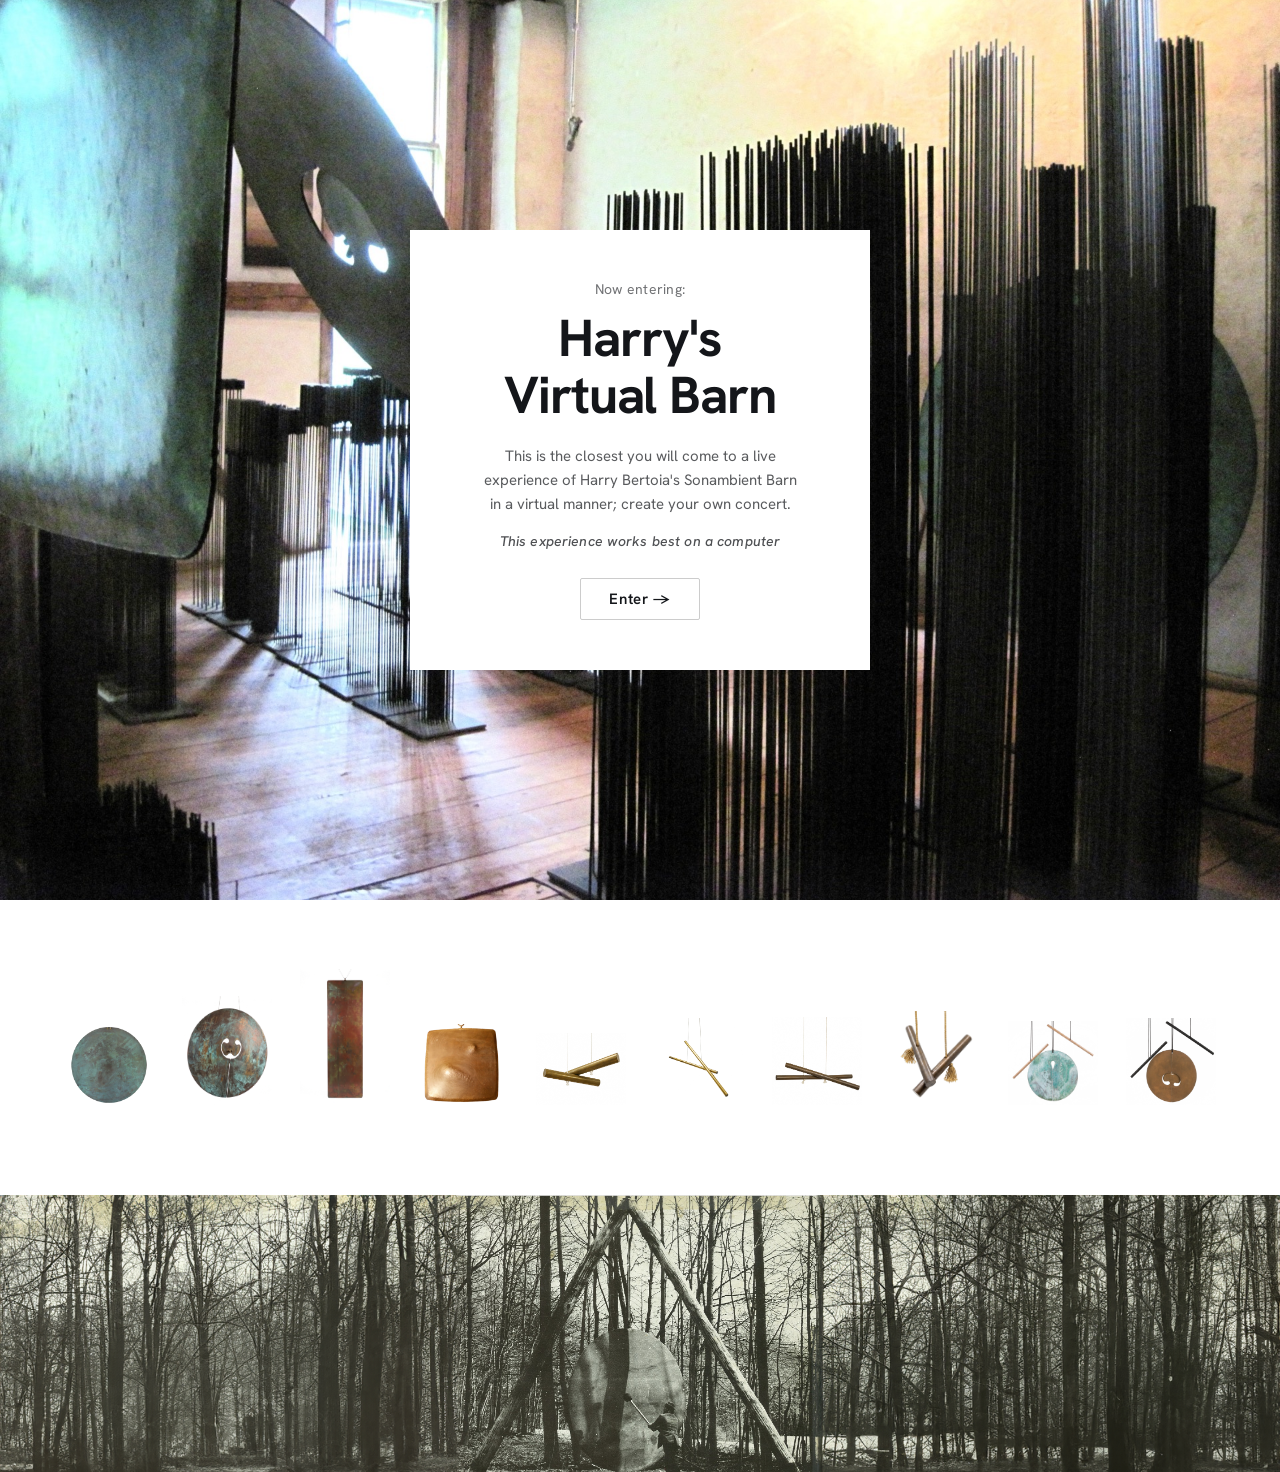
==== commit de62f668: "mobile fixes 3" ====
--- a/index.html
+++ b/index.html
@@ -25,8 +25,7 @@
         <div class="splash-content">
             <p class="splash-entering">Now entering:</p>
             <h2 class="splash-title">Harry's Virtual Barn</h2>
-            <p class="splash-description">This is the closest you will come to a live experience<br>of Harry Bertoia's
-                Sonambient Barn in a virtual<br>manner; create your own concert.</p>
+            <p class="splash-description">This is the closest you will come to a live experience of Harry Bertoia's Sonambient Barn in a virtual manner; create your own concert.</p>
             <p class="splash-device-note">This experience works best on a computer</p>
             <p class="splash-status" id="splash-status">Loading Sonambient experience...</p>
             <button class="splash-enter" id="splash-enter" style="display:none;">Enter →</button>
--- a/style.css
+++ b/style.css
@@ -58,7 +58,10 @@
     align-items: center;
     justify-content: center;
     text-align: center;
-    padding: 60px 80px;
+    padding: 50px 40px;
+    max-width: 90vw;
+    width: 460px;
+    box-sizing: border-box;
     gap: 0;
 }
 
@@ -80,6 +83,7 @@
     margin-bottom: 20px;
     letter-spacing: -0.02em;
     line-height: 1.1;
+    text-wrap: balance;
 }
 
 .splash-description {
@@ -88,9 +92,10 @@
     font-weight: 400;
     color: var(--text-color);
     opacity: 0.7;
-    line-height: 1.7;
+    line-height: 1.6;
     max-width: 380px;
     margin-bottom: 16px;
+    text-wrap: balance;
 }
 
 .splash-device-note {
@@ -102,6 +107,7 @@
     font-style: italic;
     margin-bottom: 28px;
     letter-spacing: 0.01em;
+    text-wrap: balance;
 }
 
 .splash-status {
@@ -895,13 +901,49 @@
         to { opacity: 1; transform: translateY(0); }
     }
 
+    .splash-content {
+        padding: 32px 20px;
+        width: 88vw;
+        max-width: 360px;
+    }
+
+    .splash-title {
+        font-size: 28px;
+        margin-bottom: 14px;
+    }
+
+    .splash-description {
+        font-size: 13.5px;
+        line-height: 1.5;
+    }
+
+    .splash-device-note {
+        font-size: 13px;
+        margin-bottom: 20px;
+    }
+
     .site-header {
         height: auto;
-        padding: 30px 20px;
+        padding: 24px 15px;
+        margin-bottom: 30px;
+    }
+
+    .site-header-content {
+        padding: 24px 16px;
+        width: 100%;
+        max-width: 100%;
+        box-sizing: border-box;
     }
 
     .site-header h1 {
-        font-size: 32px;
+        font-size: clamp(20px, 6vw, 28px);
+        white-space: nowrap;
+        margin-bottom: 10px;
+    }
+
+    .site-header p {
+        font-size: 15px;
+        text-wrap: balance;
     }
 
     .main-content-container {
@@ -915,26 +957,34 @@
     .top-row {
         flex-direction: column;
         height: 0;
+        gap: 10px;
     }
 
     .top-row.visible {
-        height: auto;
-        min-height: 680px;
+        height: 560px;
+        opacity: 1;
+        margin-bottom: 25px;
     }
 
     .canvas-container {
         width: 100%;
-        height: 360px;
+        height: 220px;
+        flex: none;
         overflow: hidden;
     }
 
     #spectrogram-canvas {
-        height: 360px;
+        height: 220px;
+        width: 100%;
+        display: block;
+        -webkit-mask-image: linear-gradient(to bottom, transparent 0%, black 5%, black 95%, transparent 100%);
+        mask-image: linear-gradient(to bottom, transparent 0%, black 5%, black 95%, transparent 100%);
     }
 
     .currently-playing-container {
-        padding: 15px 0 0 0;
+        padding: 10px 20px 0 20px;
         width: 100%;
+        flex: none;
     }
 
     #currently-playing-info {
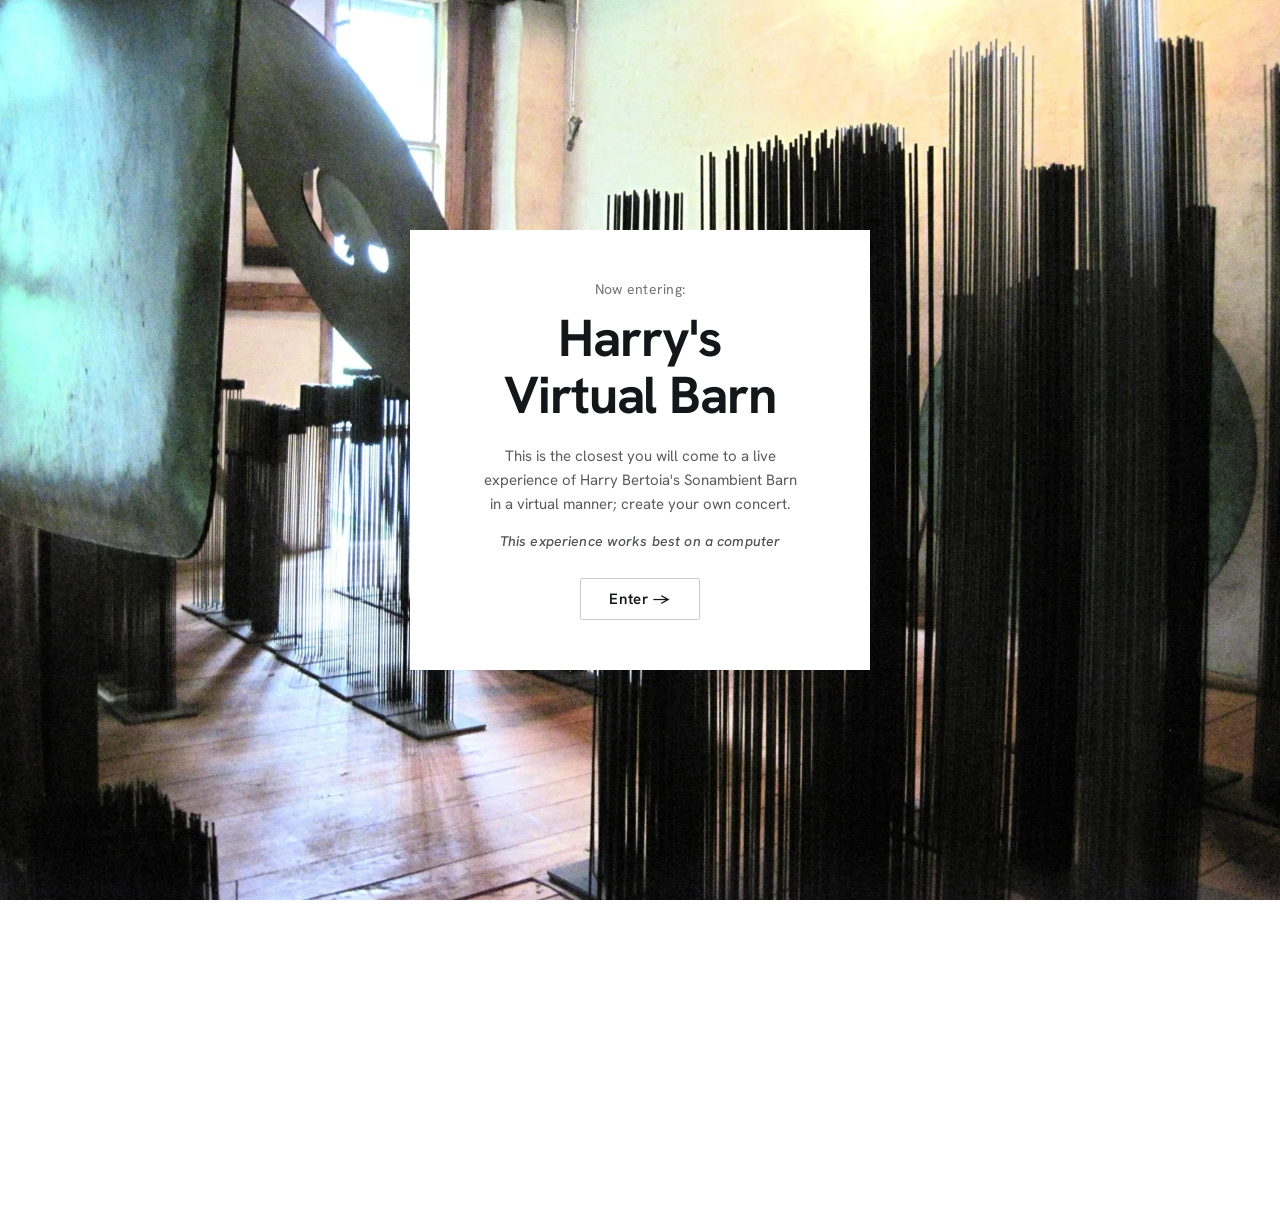
==== commit 9472c8fc: "grave gong hints and added audio for all singing bars" ====
--- a/index.html
+++ b/index.html
@@ -10,7 +10,7 @@
     <meta name="description"
         content="Harry Bertoia's virtual Sonambient Barn simulator. Interact with gongs, tonals, and singing bars to create your own ambient concert.">
     <title>Harry's Barn</title>
-    <link rel="icon" type="image/png" href="assets/images/bertoia_logo.png">
+    <link rel="icon" type="image/png" href="assets/images/bertoia_logo.webp">
     <link rel="preconnect" href="https://fonts.googleapis.com">
     <link rel="preconnect" href="https://fonts.gstatic.com" crossorigin>
     <link href="https://fonts.googleapis.com/css2?family=Hanken+Grotesk:ital,wght@0,300..900;1,300..900&display=swap"
@@ -35,7 +35,7 @@
     <nav class="site-nav">
         <div class="mobile-nav-header">
             <a href="index.html" class="mobile-logo">
-                <img src="assets/images/bertoia_logo.png" alt="Harry's Barn Home">
+                <img src="assets/images/bertoia_logo.webp" alt="Harry's Barn Home">
             </a>
             <button class="hamburger-btn" id="hamburger-btn" aria-label="Toggle navigation menu">
                 <span></span>
@@ -76,7 +76,7 @@
             </div>
             <div class="nav-logo desktop-only-logo">
                 <a href="index.html">
-                    <img src="assets/images/bertoia_logo.png" alt="Harry's Barn Home">
+                    <img src="assets/images/bertoia_logo.webp" alt="Harry's Barn Home">
                 </a>
             </div>
             <div class="nav-links right">
@@ -155,6 +155,12 @@
             </main>
             <div id="grid-all-rows" style="display: none; width: 100%; display: flex; flex-direction: column; align-items: center; gap: 30px;"></div>
             <section id="grave-gong-section">
+                <div id="grave-gong-hint" class="grave-gong-hint">
+                    <span class="hint-text">Play Harry's Grave Gong</span>
+                    <svg class="hint-arrow" viewBox="0 0 24 24" width="16" height="16" fill="currentColor">
+                        <path d="M12 16l-6-6h12z"/>
+                    </svg>
+                </div>
                 <div id="grave-gong-footer"></div>
             </section>
         </div>
--- a/style.css
+++ b/style.css
@@ -13,12 +13,19 @@
     padding: 0;
 }
 
+html,
+body {
+    overflow-x: hidden;
+    width: 100%;
+    max-width: 100vw;
+    position: relative;
+}
+
 body {
     font-family: 'Hanken Grotesk', sans-serif;
     background-color: var(--bg-color);
     color: var(--text-color);
     min-height: 100vh;
-    overflow-x: hidden;
 }
 
 body.splash-active,
@@ -33,7 +40,7 @@
     position: fixed;
     inset: 0;
     z-index: 9999;
-    background: url('assets/images/background.jpg') center/cover no-repeat;
+    background: url('assets/images/background.webp') center/cover no-repeat;
     display: flex;
     flex-direction: column;
     align-items: center;
@@ -234,6 +241,12 @@
     height: 100vh;
 }
 
+body.fullscreen-open {
+    overflow: hidden !important;
+    height: 100vh !important;
+    touch-action: none !important;
+}
+
 /* Pseudo-Fullscreen Fallback for Mobile / iOS Safari */
 .canvas-container.fullscreen-active {
     position: fixed !important;
@@ -243,11 +256,12 @@
     bottom: 0 !important;
     width: 100vw !important;
     height: 100vh !important;
-    z-index: 99999 !important;
+    z-index: 999999 !important;
     background-color: var(--bg-color) !important;
     margin: 0 !important;
     padding: 0 !important;
     border-radius: 0 !important;
+    touch-action: none !important;
 }
 
 .canvas-container.fullscreen-active #spectrogram-canvas {
@@ -260,7 +274,7 @@
     position: fixed !important;
     bottom: 30px !important;
     right: 30px !important;
-    z-index: 100000 !important;
+    z-index: 1000000 !important;
     background: rgba(255, 255, 255, 0.85);
     backdrop-filter: blur(8px);
     -webkit-backdrop-filter: blur(8px);
@@ -279,6 +293,17 @@
     font-size: 16px;
     font-weight: 700;
     margin-bottom: 20px;
+    display: flex;
+    align-items: baseline;
+    flex-wrap: wrap;
+}
+
+.scroll-hint {
+    font-size: 13px;
+    font-weight: 500;
+    color: #b87333;
+    margin-left: 6px;
+    font-style: italic;
 }
 
 .view-more-blurb {
@@ -297,6 +322,27 @@
     padding-right: 10px;
     -webkit-overflow-scrolling: touch;
     touch-action: pan-y;
+    scrollbar-width: thin;
+    scrollbar-color: rgba(184, 115, 51, 0.8) rgba(0, 0, 0, 0.05);
+}
+
+#currently-playing-info::-webkit-scrollbar {
+    width: 8px;
+    display: block;
+}
+
+#currently-playing-info::-webkit-scrollbar-track {
+    background: rgba(0, 0, 0, 0.05);
+    border-radius: 10px;
+}
+
+#currently-playing-info::-webkit-scrollbar-thumb {
+    background-color: rgba(184, 115, 51, 0.75);
+    border-radius: 10px;
+}
+
+#currently-playing-info::-webkit-scrollbar-thumb:hover {
+    background-color: rgba(184, 115, 51, 1);
 }
 
 #currently-playing-info::-webkit-scrollbar {
@@ -841,7 +887,7 @@
         gap: 20px;
         overflow-y: auto;
         z-index: 1001;
-        box-shadow: 0 10px 30px rgba(0,0,0,0.12);
+        box-shadow: 0 10px 30px rgba(0, 0, 0, 0.12);
         animation: navFadeIn 0.25s ease forwards;
     }
 
@@ -862,7 +908,7 @@
         width: 100%;
     }
 
-    .nav-item > a {
+    .nav-item>a {
         font-size: 18px;
         font-weight: 700;
         padding: 10px 0;
@@ -897,8 +943,15 @@
     }
 
     @keyframes navFadeIn {
-        from { opacity: 0; transform: translateY(-8px); }
-        to { opacity: 1; transform: translateY(0); }
+        from {
+            opacity: 0;
+            transform: translateY(-8px);
+        }
+
+        to {
+            opacity: 1;
+            transform: translateY(0);
+        }
     }
 
     .splash-content {
@@ -925,7 +978,7 @@
     .site-header {
         height: auto;
         padding: 24px 15px;
-        margin-bottom: 30px;
+        margin-bottom: 0;
     }
 
     .site-header-content {
@@ -992,8 +1045,8 @@
     }
 
     #grave-gong-section {
-        width: calc(100% + 40px);
-        margin-left: -20px;
+        width: 100%;
+        margin-left: 0;
     }
 }
 
@@ -1083,6 +1136,9 @@
     height: auto;
     width: 100%;
     max-width: none;
+    position: relative;
+    cursor: pointer;
+    overflow: hidden;
 }
 
 #grave-gong-footer .instrument-tile img {
@@ -1095,6 +1151,34 @@
     padding: 0;
 }
 
+/* Grave Gong Text Hint Above Footer */
+.grave-gong-hint {
+    display: flex;
+    align-items: center;
+    justify-content: center;
+    gap: 6px;
+    margin-bottom: 12px;
+    color: #000000;
+    font-family: 'Hanken Grotesk', system-ui, sans-serif;
+    font-size: 14px;
+    font-weight: 500;
+    letter-spacing: 0.04em;
+    text-transform: uppercase;
+    pointer-events: none;
+    user-select: none;
+}
+
+.grave-gong-hint .hint-arrow {
+    display: inline-block;
+}
+
+@media (max-width: 768px) {
+    .grave-gong-hint {
+        font-size: 12px;
+        margin-bottom: 8px;
+    }
+}
+
 /* Layout Toggle */
 .layout-toggle-container {
     display: flex;
@@ -1103,21 +1187,25 @@
     margin-bottom: 20px;
     gap: 10px;
 }
+
 .layout-toggle-label {
     font-size: 16px;
     font-weight: 500;
 }
+
 .switch {
     position: relative;
     display: inline-block;
     width: 50px;
     height: 24px;
 }
-.switch input { 
+
+.switch input {
     opacity: 0;
     width: 0;
     height: 0;
 }
+
 .slider {
     position: absolute;
     cursor: pointer;
@@ -1129,6 +1217,7 @@
     -webkit-transition: .4s;
     transition: .4s;
 }
+
 .slider:before {
     position: absolute;
     content: "";
@@ -1140,17 +1229,21 @@
     -webkit-transition: .4s;
     transition: .4s;
 }
-input:checked + .slider {
+
+input:checked+.slider {
     background-color: #b87333;
 }
-input:checked + .slider:before {
+
+input:checked+.slider:before {
     -webkit-transform: translateX(26px);
     -ms-transform: translateX(26px);
     transform: translateX(26px);
 }
+
 .slider.round {
     border-radius: 24px;
 }
+
 .slider.round:before {
     border-radius: 50%;
 }
@@ -1163,6 +1256,7 @@
     gap: clamp(5px, 1.5vw, 20px);
     width: 100%;
 }
+
 .layout-row .tile-wrapper {
     flex: 1 1 0;
     min-width: 0;
@@ -1175,6 +1269,7 @@
         flex-wrap: wrap;
         gap: 18px 12px;
     }
+
     .layout-row .tile-wrapper {
         flex: 0 1 calc(25% - 10px);
         min-width: 85px;
@@ -1188,16 +1283,19 @@
         flex-wrap: wrap;
         gap: 15px 10px;
     }
+
     .layout-row .tile-wrapper {
         flex: 0 1 calc(33.333% - 8px);
         min-width: 80px;
         max-width: 120px;
         margin-bottom: 20px;
     }
+
     .tile-wrapper[data-category="tonals-rods"] .instrument-tile img,
     .tile-wrapper[data-category="tonals-tops"] .instrument-tile img {
         height: 125px;
     }
+
     .instrument-tile img {
         max-height: 130px;
     }
@@ -1208,10 +1306,12 @@
         flex: 0 1 calc(50% - 8px);
         max-width: 140px;
     }
+
     .tile-wrapper[data-category="tonals-rods"] .instrument-tile img,
     .tile-wrapper[data-category="tonals-tops"] .instrument-tile img {
         height: 135px;
     }
+
     .instrument-tile img {
         max-height: 140px;
     }
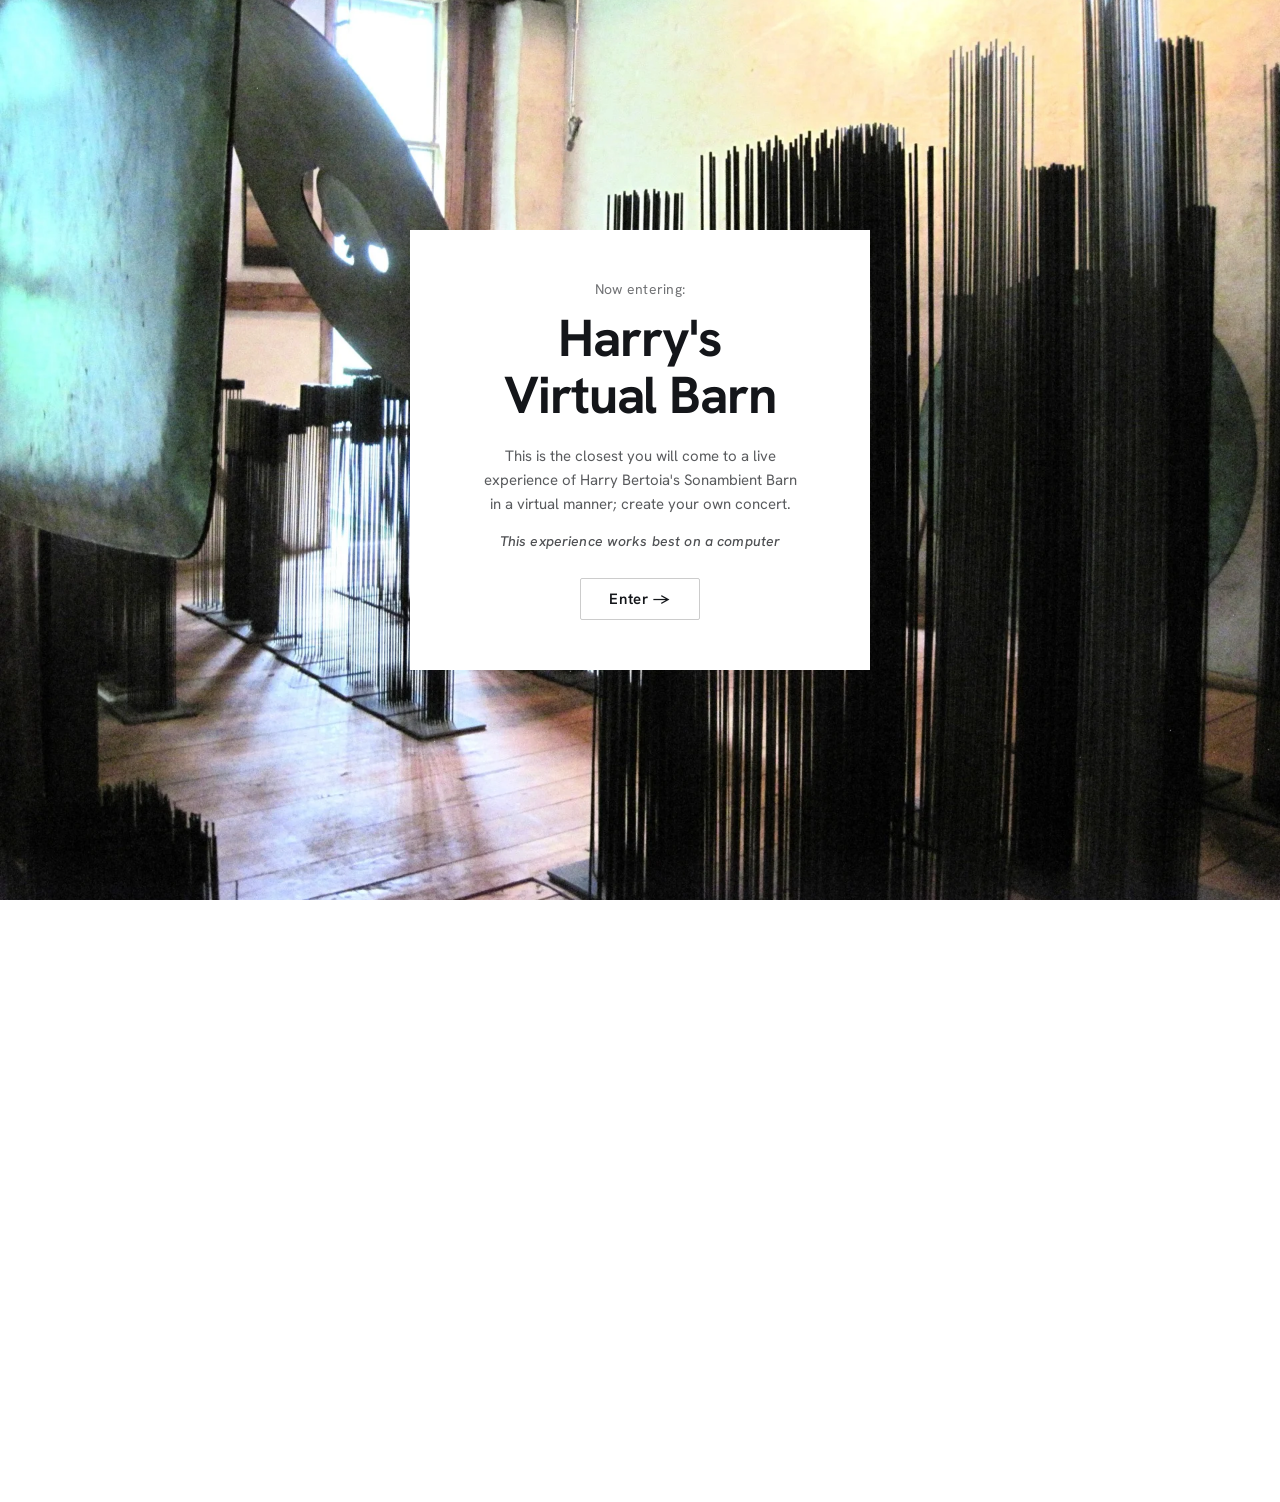
==== commit 63a30117: "throttling optimizations" ====
--- a/index.html
+++ b/index.html
@@ -4,9 +4,6 @@
 <head>
     <meta charset="UTF-8">
     <meta name="viewport" content="width=device-width, initial-scale=1.0">
-    <meta http-equiv="Cache-Control" content="no-cache, no-store, must-revalidate">
-    <meta http-equiv="Pragma" content="no-cache">
-    <meta http-equiv="Expires" content="0">
     <meta name="description"
         content="Harry Bertoia's virtual Sonambient Barn simulator. Interact with gongs, tonals, and singing bars to create your own ambient concert.">
     <title>Harry's Barn</title>
--- a/style.css
+++ b/style.css
@@ -1048,6 +1048,12 @@
         width: 100%;
         margin-left: 0;
     }
+
+    .control-btn {
+        min-width: 36px;
+        min-height: 36px;
+        padding: 6px;
+    }
 }
 
 /* Text Page Styles (History, Sonambient Barn, etc) */
@@ -1164,7 +1170,8 @@
     font-weight: 500;
     letter-spacing: 0.04em;
     text-transform: uppercase;
-    pointer-events: none;
+    cursor: pointer;
+    pointer-events: auto;
     user-select: none;
 }
 
